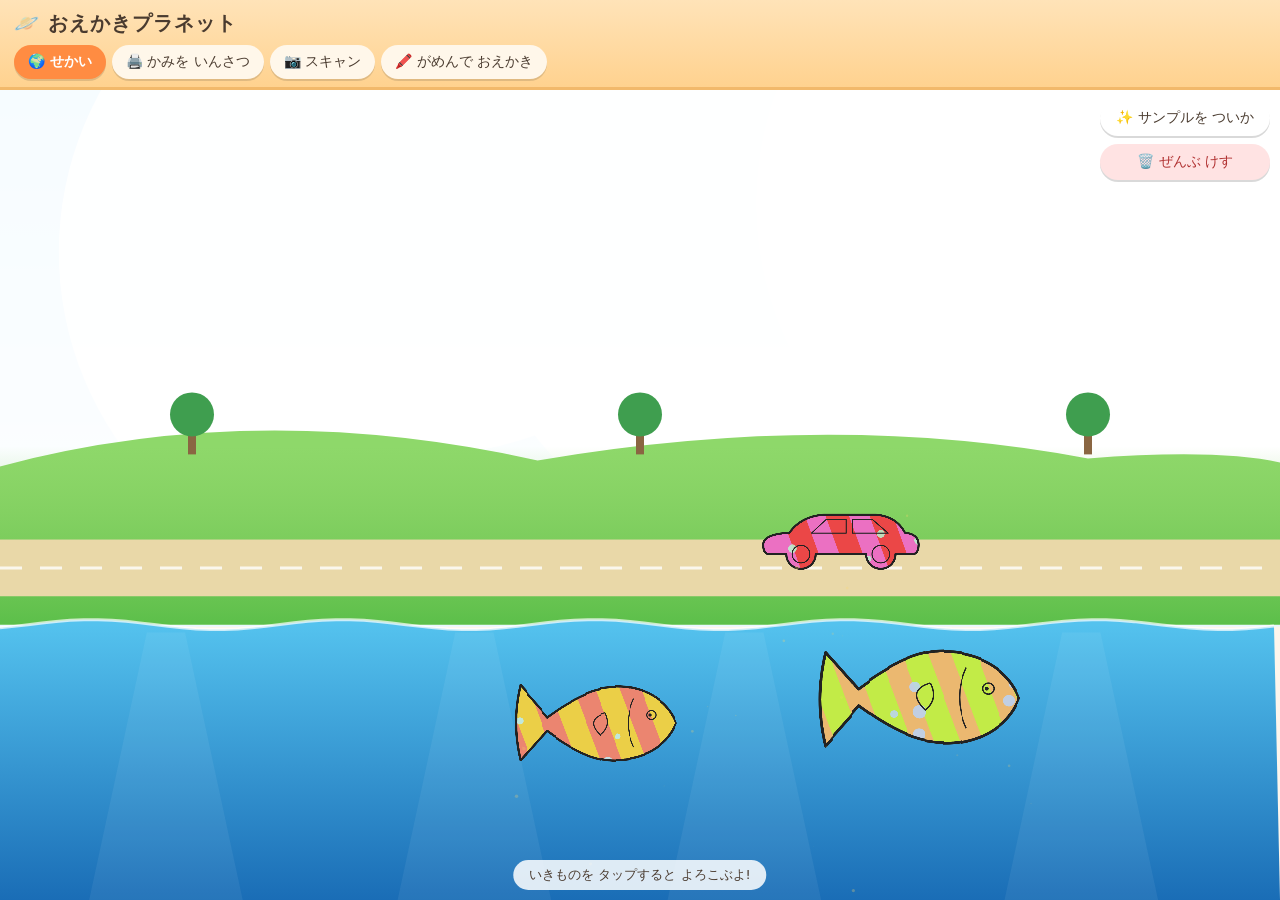
==== little-planet/index.html @ 55d63e52 "Add おえかきプラネット: scanned drawings come alive in a sea/land/sky world A browser app inspired by Little " ====
<!DOCTYPE html>
<html lang="ja">
<head>
<meta charset="UTF-8">
<meta name="viewport" content="width=device-width, initial-scale=1.0, maximum-scale=1.0, user-scalable=no">
<title>おえかきプラネット — 描いた絵が動きだす</title>
<link rel="stylesheet" href="css/style.css">
</head>
<body>
<div id="app">
  <header id="header">
    <h1>🪐 おえかきプラネット</h1>
    <nav id="tabs">
      <button class="tab active" data-view="world">🌍 せかい</button>
      <button class="tab" data-view="print">🖨️ かみを いんさつ</button>
      <button class="tab" data-view="scan">📷 スキャン</button>
      <button class="tab" data-view="draw">🖍️ がめんで おえかき</button>
    </nav>
  </header>

  <main>
    <!-- ============ ワールド ============ -->
    <section id="view-world" class="view active">
      <canvas id="world-canvas"></canvas>
      <div id="world-buttons">
        <button id="btn-sample" class="chip-btn">✨ サンプルを ついか</button>
        <button id="btn-clear-world" class="chip-btn danger">🗑️ ぜんぶ けす</button>
      </div>
      <div id="world-hint">いきものを タップすると よろこぶよ!</div>
    </section>

    <!-- ============ 印刷 ============ -->
    <section id="view-print" class="view">
      <div class="panel">
        <h2>ぬりえシートを いんさつしよう</h2>
        <p class="note">A4の かみに いんさつしてね。すみの くろい ■ マークは ぬりつぶさないでね!</p>
        <div id="print-cards" class="card-row"></div>
      </div>
    </section>

    <!-- ============ スキャン ============ -->
    <section id="view-scan" class="view">
      <div class="panel">
        <h2>かいた 絵を よみこもう</h2>

        <div class="scan-step" id="scan-step-select">
          <p class="step-label">① どの ぬりえシート かな?</p>
          <div id="scan-template-chips" class="chip-row"></div>
        </div>

        <div class="scan-step" id="scan-step-photo">
          <p class="step-label">② シートの しゃしんを とろう (ま上から、ぜんたいが うつるように)</p>
          <label class="big-btn" for="scan-file">📷 しゃしんを とる / えらぶ</label>
          <input type="file" id="scan-file" accept="image/*" capture="environment" hidden>
        </div>

        <div class="scan-step hidden" id="scan-step-adjust">
          <p class="step-label">③ 4つの ● が すみの ■ マークに あっているか たしかめてね (ゆびで うごかせるよ)</p>
          <div id="adjust-wrap"><canvas id="adjust-canvas"></canvas></div>
          <p class="note" id="adjust-msg"></p>
          <div class="btn-row">
            <button id="btn-do-scan" class="big-btn">✨ よみとる!</button>
            <button id="btn-retake" class="chip-btn">とりなおす</button>
          </div>
        </div>

        <div class="scan-step hidden" id="scan-step-preview">
          <p class="step-label">④ できあがり!</p>
          <div id="preview-wrap"><canvas id="preview-canvas"></canvas></div>
          <div class="btn-row">
            <button id="btn-release" class="big-btn">🌊 せかいへ はなつ!</button>
            <button id="btn-rescan" class="chip-btn">やりなおす</button>
          </div>
        </div>
      </div>
    </section>

    <!-- ============ 画面でおえかき ============ -->
    <section id="view-draw" class="view">
      <div class="panel">
        <h2>がめんで おえかき (プリンタが なくても OK)</h2>
        <div id="draw-template-chips" class="chip-row"></div>
        <div id="draw-tools">
          <div id="palette"></div>
          <div id="brush-sizes"></div>
          <button id="btn-eraser" class="tool-btn" title="けしゴム">🧽</button>
          <button id="btn-clear-draw" class="tool-btn" title="ぜんぶけす">🗑️</button>
        </div>
        <div id="draw-wrap"><canvas id="draw-canvas"></canvas></div>
        <div class="btn-row">
          <button id="btn-draw-release" class="big-btn">🌊 せかいへ はなつ!</button>
        </div>
      </div>
    </section>
  </main>
</div>

<!-- 印刷専用領域 -->
<div id="print-area"><img id="print-img" alt=""></div>

<script src="js/templates.js"></script>
<script src="js/scan.js"></script>
<script src="js/world.js"></script>
<script src="js/app.js"></script>
</body>
</html>
---- little-planet/css/style.css ----
* { margin: 0; padding: 0; box-sizing: border-box; }

:root {
  --bg: #fdf6ec;
  --accent: #ff8c42;
  --accent2: #4aa3df;
  --ink: #4a3b2f;
  --card: #ffffff;
  --radius: 18px;
}

html, body {
  height: 100%;
  overscroll-behavior: none;
}

body {
  font-family: "Hiragino Maru Gothic ProN", "BIZ UDGothic", "Yu Gothic UI",
    "Meiryo", system-ui, sans-serif;
  background: var(--bg);
  color: var(--ink);
}

#app { display: flex; flex-direction: column; height: 100%; }

#header {
  padding: 10px 14px 8px;
  background: linear-gradient(180deg, #ffe3b8, #ffd28f);
  border-bottom: 3px solid #f2b96b;
  flex: none;
}

#header h1 { font-size: 20px; margin-bottom: 8px; letter-spacing: 1px; }

#tabs { display: flex; gap: 6px; flex-wrap: wrap; }

.tab {
  border: none;
  border-radius: 999px;
  padding: 8px 14px;
  font-size: 14px;
  font-family: inherit;
  background: #fff7ea;
  color: var(--ink);
  cursor: pointer;
  box-shadow: 0 2px 0 rgba(0,0,0,.12);
  transition: transform .08s;
}

.tab:active { transform: translateY(2px); box-shadow: none; }
.tab.active { background: var(--accent); color: #fff; font-weight: bold; }

main { flex: 1; min-height: 0; position: relative; }

.view { display: none; height: 100%; overflow-y: auto; }
.view.active { display: block; }

/* ===== ワールド ===== */
#view-world { position: relative; overflow: hidden; }

#world-canvas { display: block; width: 100%; height: 100%; touch-action: manipulation; }

#world-buttons {
  position: absolute; top: 10px; right: 10px;
  display: flex; flex-direction: column; gap: 8px;
}

#world-hint {
  position: absolute; bottom: 10px; left: 50%;
  transform: translateX(-50%);
  background: rgba(255,255,255,.85);
  border-radius: 999px;
  padding: 6px 16px;
  font-size: 13px;
  pointer-events: none;
  white-space: nowrap;
}

/* ===== 共通パーツ ===== */
.panel { max-width: 860px; margin: 0 auto; padding: 18px 14px 40px; }

.panel h2 { font-size: 18px; margin-bottom: 8px; }

.note { font-size: 13px; color: #8a7561; margin-bottom: 12px; }

.step-label { font-size: 15px; font-weight: bold; margin: 18px 0 8px; }

.card-row { display: flex; gap: 14px; flex-wrap: wrap; }

.tmpl-card {
  background: var(--card);
  border-radius: var(--radius);
  padding: 12px;
  width: 170px;
  text-align: center;
  box-shadow: 0 3px 10px rgba(0,0,0,.10);
}

.tmpl-card canvas { width: 100%; border-radius: 10px; background: #fff; border: 2px solid #f0e6d8; }

.tmpl-card .tmpl-name { font-size: 16px; font-weight: bold; margin: 8px 0; }

.tmpl-card .big-btn { font-size: 15px; padding: 10px 18px; white-space: nowrap; }

.chip-row { display: flex; gap: 8px; flex-wrap: wrap; margin-bottom: 6px; }

.chip-btn, .tmpl-chip {
  border: none;
  border-radius: 999px;
  padding: 9px 16px;
  font-size: 14px;
  font-family: inherit;
  background: #fff;
  color: var(--ink);
  cursor: pointer;
  box-shadow: 0 2px 0 rgba(0,0,0,.15);
}

.chip-btn:active, .tmpl-chip:active { transform: translateY(2px); box-shadow: none; }

.chip-btn.danger { background: #ffe3e3; color: #b03030; }

.tmpl-chip.active { background: var(--accent2); color: #fff; font-weight: bold; }

.big-btn {
  display: inline-block;
  border: none;
  border-radius: 999px;
  padding: 14px 26px;
  font-size: 17px;
  font-weight: bold;
  font-family: inherit;
  background: var(--accent);
  color: #fff;
  cursor: pointer;
  box-shadow: 0 4px 0 #d96f2a;
  transition: transform .08s;
}

.big-btn:active { transform: translateY(3px); box-shadow: 0 1px 0 #d96f2a; }

.btn-row { display: flex; gap: 12px; align-items: center; margin-top: 14px; flex-wrap: wrap; }

.hidden { display: none !important; }

/* ===== スキャン ===== */
#adjust-wrap { max-width: 640px; }

#adjust-canvas {
  width: 100%;
  border-radius: 12px;
  touch-action: none;
  box-shadow: 0 3px 10px rgba(0,0,0,.15);
}

#preview-wrap {
  background: repeating-conic-gradient(#eee 0% 25%, #fff 0% 50%) 0 0/24px 24px;
  border-radius: 12px;
  padding: 14px;
  max-width: 420px;
}

#preview-canvas { width: 100%; display: block; }

/* ===== おえかき ===== */
#draw-tools {
  display: flex; align-items: center; gap: 10px;
  flex-wrap: wrap; margin: 10px 0;
}

#palette { display: flex; gap: 5px; flex-wrap: wrap; }

.pal-color {
  width: 30px; height: 30px;
  border-radius: 50%;
  border: 3px solid #fff;
  box-shadow: 0 1px 4px rgba(0,0,0,.25);
  cursor: pointer;
}

.pal-color.active { border-color: var(--ink); transform: scale(1.15); }

#brush-sizes { display: flex; gap: 6px; align-items: center; }

.brush-btn {
  border: 2px solid #d8c9b5;
  background: #fff;
  border-radius: 50%;
  cursor: pointer;
  display: flex; align-items: center; justify-content: center;
}

.brush-btn.active { border-color: var(--accent); background: #fff1e2; }

.brush-btn .dot { border-radius: 50%; background: var(--ink); }

.tool-btn {
  border: 2px solid #d8c9b5;
  background: #fff;
  border-radius: 10px;
  width: 40px; height: 40px;
  font-size: 18px;
  cursor: pointer;
}

.tool-btn.active { border-color: var(--accent); background: #fff1e2; }

#draw-wrap { max-width: 640px; }

#draw-canvas {
  width: 100%;
  background: #fff;
  border-radius: 12px;
  border: 2px solid #e8dcc9;
  touch-action: none;
  display: block;
}

/* ===== 印刷 ===== */
#print-area { display: none; }

@media print {
  #app { display: none !important; }
  #print-area { display: block; }
  #print-img { width: 100%; }
  @page { margin: 0; size: A4 portrait; }
}
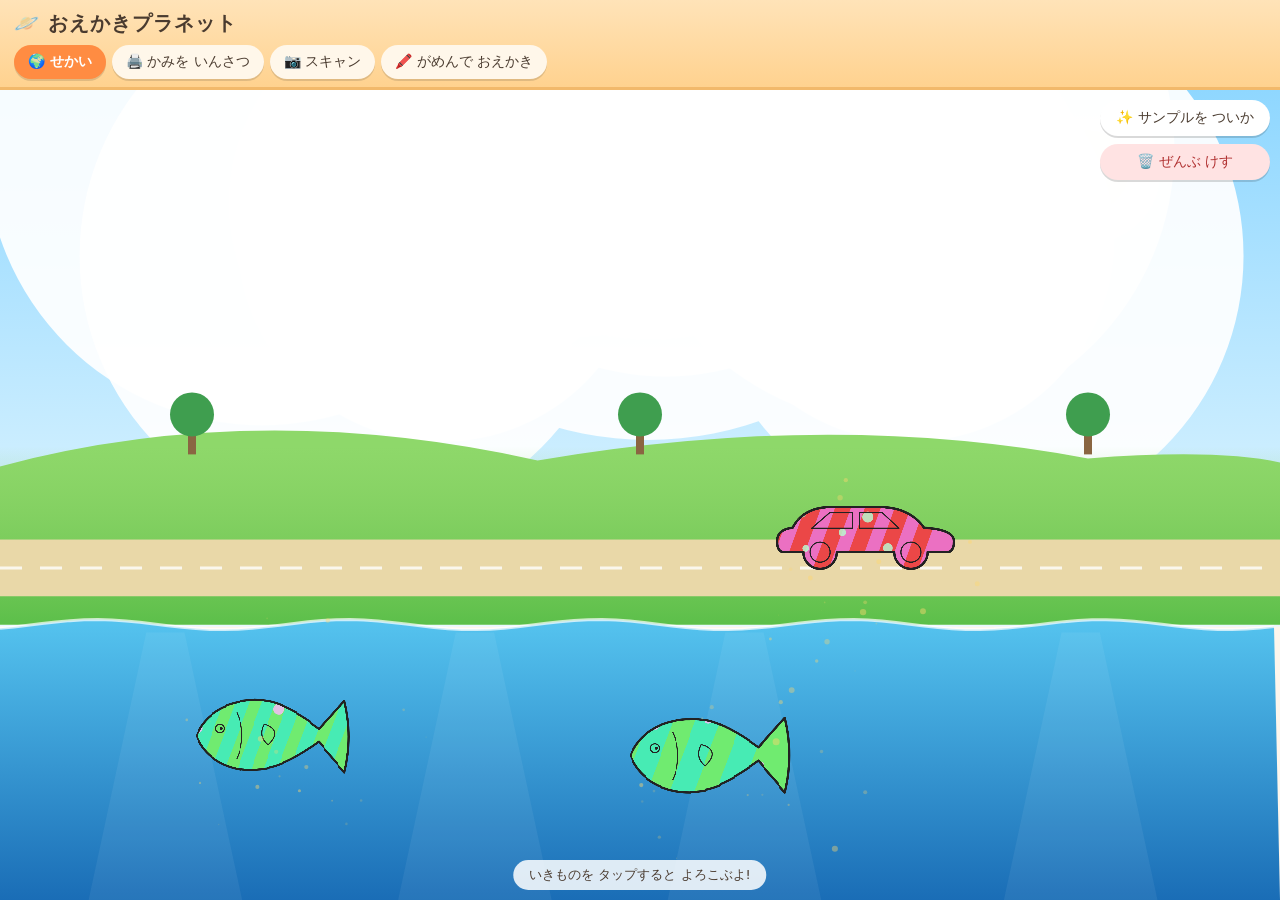
==== commit cf6f07b8: "Add free-drawing mode: scan any drawing, not just coloring templates New じゆう (free) sheet lets kids " ====
--- a/little-planet/index.html
+++ b/little-planet/index.html
@@ -67,6 +67,10 @@
         <div class="scan-step hidden" id="scan-step-preview">
           <p class="step-label">④ できあがり!</p>
           <div id="preview-wrap"><canvas id="preview-canvas"></canvas></div>
+          <div id="scan-habitat-row" class="hidden">
+            <p class="step-label">どこに はなつ?</p>
+            <div id="scan-habitat" class="chip-row"></div>
+          </div>
           <div class="btn-row">
             <button id="btn-release" class="big-btn">🌊 せかいへ はなつ!</button>
             <button id="btn-rescan" class="chip-btn">やりなおす</button>
@@ -87,6 +91,10 @@
           <button id="btn-clear-draw" class="tool-btn" title="ぜんぶけす">🗑️</button>
         </div>
         <div id="draw-wrap"><canvas id="draw-canvas"></canvas></div>
+        <div id="draw-habitat-row" class="hidden">
+          <p class="step-label">どこに はなつ?</p>
+          <div id="draw-habitat" class="chip-row"></div>
+        </div>
         <div class="btn-row">
           <button id="btn-draw-release" class="big-btn">🌊 せかいへ はなつ!</button>
         </div>
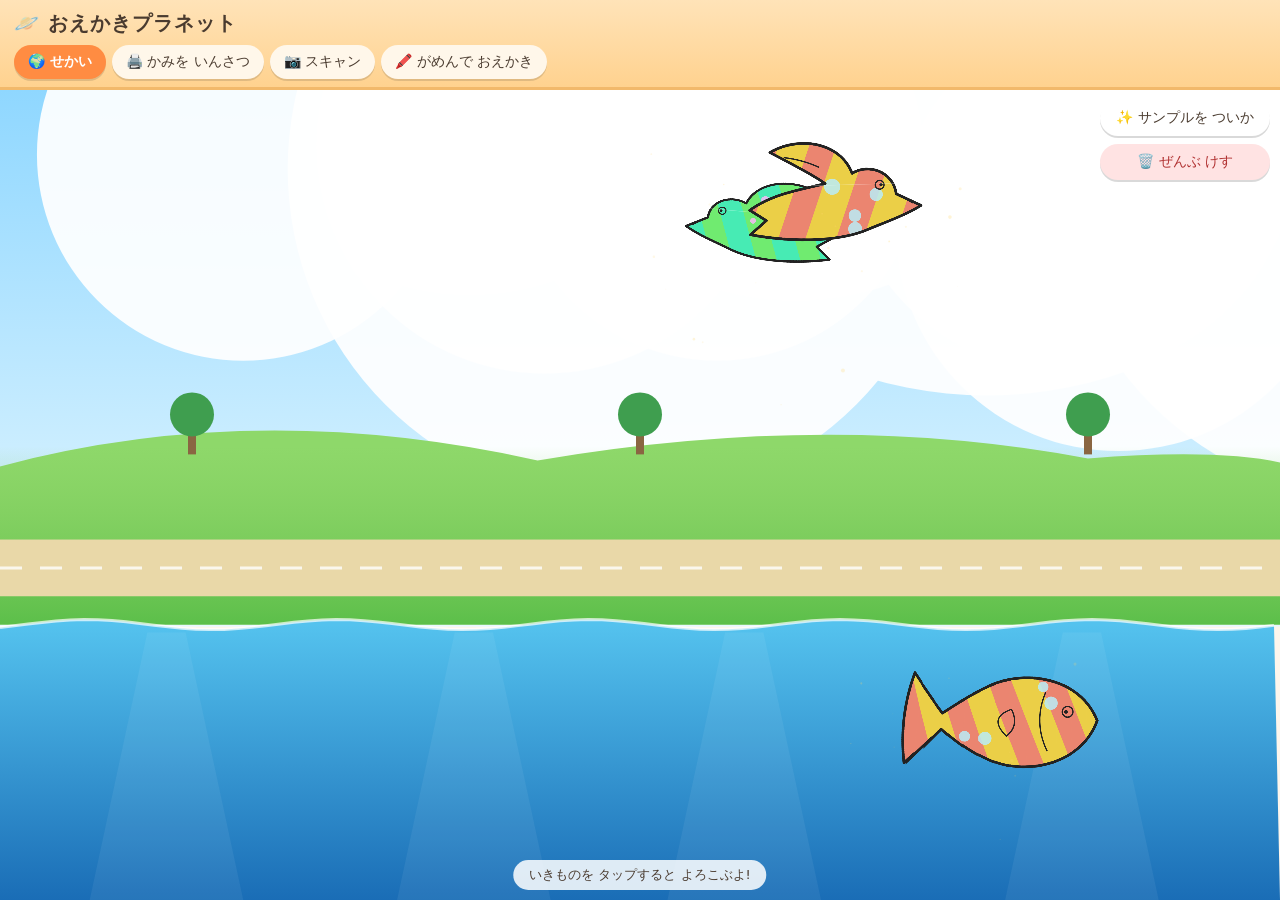
==== commit 09190496: "Add booth server: persistence, ML auto-rig for free-drawn humans, kiosk mode For a permanent Raspber" ====
--- a/little-planet/index.html
+++ b/little-planet/index.html
@@ -103,6 +103,18 @@
   </main>
 </div>
 
+<!-- にんげんリグの確認モーダル -->
+<div id="rig-modal" class="hidden">
+  <div class="rig-box">
+    <p class="step-label" id="rig-msg">ほねの ● を えの かんせつに あわせてね</p>
+    <canvas id="rig-canvas"></canvas>
+    <div class="btn-row">
+      <button id="btn-rig-ok" class="big-btn">できた!</button>
+      <button id="btn-rig-cancel" class="chip-btn">やめる</button>
+    </div>
+  </div>
+</div>
+
 <!-- 印刷専用領域 -->
 <div id="print-area"><img id="print-img" alt=""></div>
 
--- a/little-planet/css/style.css
+++ b/little-planet/css/style.css
@@ -216,6 +216,45 @@
   display: block;
 }
 
+/* ===== にんげんリグ確認モーダル ===== */
+#rig-modal {
+  position: fixed;
+  inset: 0;
+  background: rgba(74, 59, 47, .55);
+  display: flex;
+  align-items: center;
+  justify-content: center;
+  z-index: 50;
+  padding: 16px;
+}
+
+.rig-box {
+  background: var(--card);
+  border-radius: var(--radius);
+  padding: 16px;
+  max-width: 480px;
+  width: 100%;
+  box-shadow: 0 8px 30px rgba(0,0,0,.3);
+}
+
+#rig-canvas {
+  display: block;
+  margin: 0 auto;
+  border-radius: 10px;
+  border: 2px solid #eee2d0;
+  touch-action: none;
+  max-width: 100%;
+}
+
+/* ===== キオスクモード (プロジェクター常設用) ===== */
+body.kiosk #header,
+body.kiosk #world-buttons { display: none; }
+
+body.kiosk #world-hint {
+  font-size: 16px;
+  padding: 10px 22px;
+}
+
 /* ===== 印刷 ===== */
 #print-area { display: none; }
 
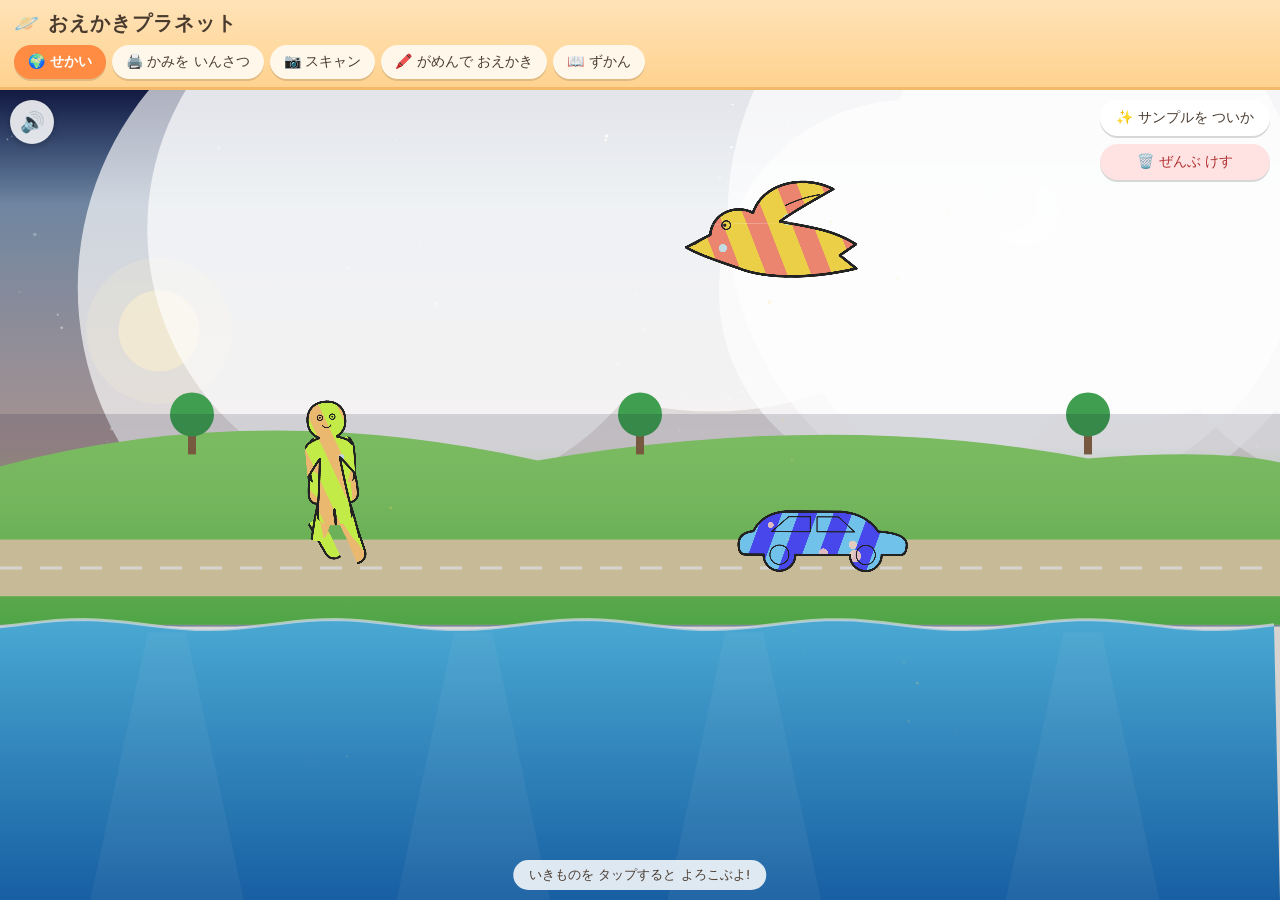
==== commit d1bdbeb0: "Pile on kid-delight features: sound, celebrations, feeding, day/night, events, new templates Tier 1:" ====
--- a/little-planet/index.html
+++ b/little-planet/index.html
@@ -15,6 +15,7 @@
       <button class="tab" data-view="print">🖨️ かみを いんさつ</button>
       <button class="tab" data-view="scan">📷 スキャン</button>
       <button class="tab" data-view="draw">🖍️ がめんで おえかき</button>
+      <button class="tab" data-view="zukan">📖 ずかん</button>
     </nav>
   </header>
 
@@ -22,6 +23,7 @@
     <!-- ============ ワールド ============ -->
     <section id="view-world" class="view active">
       <canvas id="world-canvas"></canvas>
+      <button id="btn-sound" title="おと">🔊</button>
       <div id="world-buttons">
         <button id="btn-sample" class="chip-btn">✨ サンプルを ついか</button>
         <button id="btn-clear-world" class="chip-btn danger">🗑️ ぜんぶ けす</button>
@@ -71,11 +73,23 @@
             <p class="step-label">どこに はなつ?</p>
             <div id="scan-habitat" class="chip-row"></div>
           </div>
+          <div class="name-row">
+            <label>なまえ: <input id="scan-name" maxlength="10" placeholder="なくても OK"></label>
+          </div>
           <div class="btn-row">
             <button id="btn-release" class="big-btn">🌊 せかいへ はなつ!</button>
             <button id="btn-rescan" class="chip-btn">やりなおす</button>
           </div>
         </div>
+      </div>
+    </section>
+
+    <!-- ============ ずかん ============ -->
+    <section id="view-zukan" class="view">
+      <div class="panel">
+        <h2>📖 みんなの ずかん</h2>
+        <p class="note" id="zukan-count"></p>
+        <div id="zukan-grid"></div>
       </div>
     </section>
 
@@ -94,6 +108,9 @@
         <div id="draw-habitat-row" class="hidden">
           <p class="step-label">どこに はなつ?</p>
           <div id="draw-habitat" class="chip-row"></div>
+        </div>
+        <div class="name-row">
+          <label>なまえ: <input id="draw-name" maxlength="10" placeholder="なくても OK"></label>
         </div>
         <div class="btn-row">
           <button id="btn-draw-release" class="big-btn">🌊 せかいへ はなつ!</button>
@@ -118,6 +135,7 @@
 <!-- 印刷専用領域 -->
 <div id="print-area"><img id="print-img" alt=""></div>
 
+<script src="js/sound.js"></script>
 <script src="js/templates.js"></script>
 <script src="js/scan.js"></script>
 <script src="js/world.js"></script>
--- a/little-planet/css/style.css
+++ b/little-planet/css/style.css
@@ -63,6 +63,17 @@
 #world-buttons {
   position: absolute; top: 10px; right: 10px;
   display: flex; flex-direction: column; gap: 8px;
+}
+
+#btn-sound {
+  position: absolute; top: 10px; left: 10px;
+  width: 44px; height: 44px;
+  border: none;
+  border-radius: 50%;
+  font-size: 20px;
+  background: rgba(255,255,255,.85);
+  box-shadow: 0 2px 6px rgba(0,0,0,.2);
+  cursor: pointer;
 }
 
 #world-hint {
@@ -246,6 +257,48 @@
   max-width: 100%;
 }
 
+/* ===== 名前入力 ===== */
+.name-row { margin: 12px 0 4px; font-size: 15px; }
+
+.name-row input {
+  font-family: inherit;
+  font-size: 16px;
+  padding: 8px 12px;
+  border: 2px solid #e0d2bd;
+  border-radius: 12px;
+  width: 180px;
+  background: #fff;
+}
+
+/* ===== ずかん ===== */
+#zukan-grid {
+  display: grid;
+  grid-template-columns: repeat(auto-fill, minmax(150px, 1fr));
+  gap: 12px;
+}
+
+.zukan-card {
+  background: var(--card);
+  border-radius: 14px;
+  padding: 10px;
+  text-align: center;
+  box-shadow: 0 2px 8px rgba(0,0,0,.08);
+  position: relative;
+}
+
+.zukan-card img {
+  width: 100%;
+  height: 90px;
+  object-fit: contain;
+}
+
+.zukan-card .z-name { font-size: 14px; font-weight: bold; margin-top: 6px; }
+.zukan-card .z-meta { font-size: 11px; color: #9a8672; margin-top: 2px; }
+.zukan-card .z-rare {
+  position: absolute; top: 6px; right: 8px;
+  filter: drop-shadow(0 0 4px gold);
+}
+
 /* ===== キオスクモード (プロジェクター常設用) ===== */
 body.kiosk #header,
 body.kiosk #world-buttons { display: none; }
